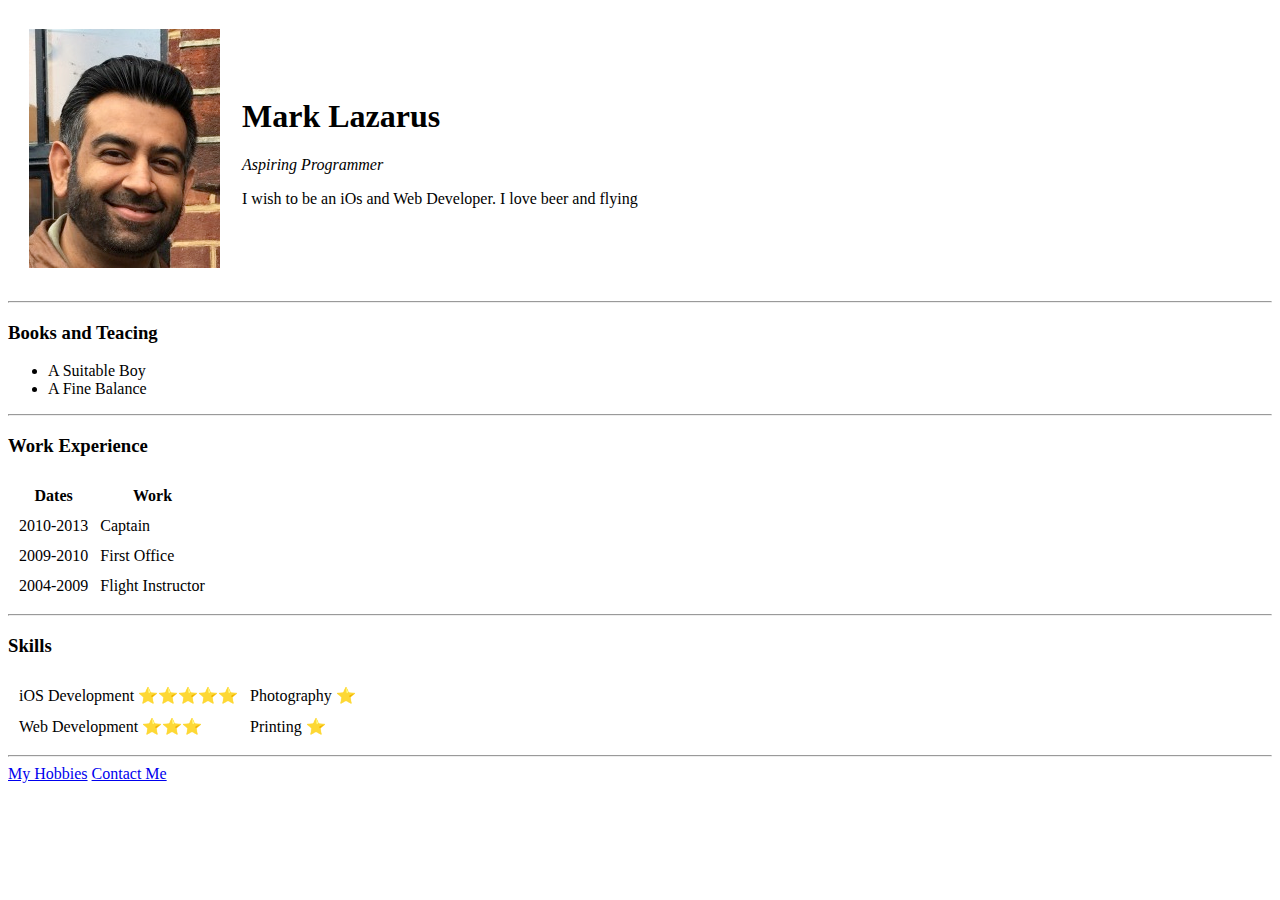
==== index.html @ e44f33e4 "Add initial CV website files" ====
<!DOCTYPE html>
<html lang="en" dir="ltr">

<head>
  <meta charset="utf-8">
  <title>Mark's Personal Website</title>
</head>

<body>
  <table cellspacing="20">
    <tr>
      <td><img src="me.jpg" alt="Mark"></td>
      <td><h1>Mark Lazarus</h1>
      <p><em>Aspiring Programmer</em></p>
      <p>I wish to be an iOs and Web Developer. I love beer and flying</p></td>
    </tr>

  </table>


  <hr>
  </hr>
  <h3>Books and Teacing</h3>
  <ul>
    <li>A Suitable Boy</li>
    <li>A Fine Balance</li>
  </ul>
  <hr></hr>
  <h3>Work Experience</h3>
  <table cellspacing="10">
    <thead>
      <tr>
        <th>Dates</th>
        <th>Work</th>
      </tr>
    </thead>
    <tbody>
      <tr>
        <td>2010-2013</td>
        <td>Captain</td>
      </tr>
      <tr>
        <td>2009-2010</td>
        <td>First Office</td>
      </tr>
      <tr>
        <td>2004-2009</td>
        <td>Flight Instructor</td>
      </tr>
    </tbody>
    <tfoot>

    </tfoot>

  </table>
  <hr></hr>
<h3>Skills</h3>
  <table cellspacing="10">

      <tr>
        <td>iOS Development ⭐⭐⭐⭐⭐</td>
        <td>Photography ⭐</td>
      </tr>
      <tr>
        <td>Web Development ⭐⭐⭐</td>
        <td>Printing ⭐</td>
      </tr>


  </table>
  <hr>
  <a href="hobbies.html">My Hobbies</a>
  <a href="contact.html">Contact Me</a>


</body>

</html>
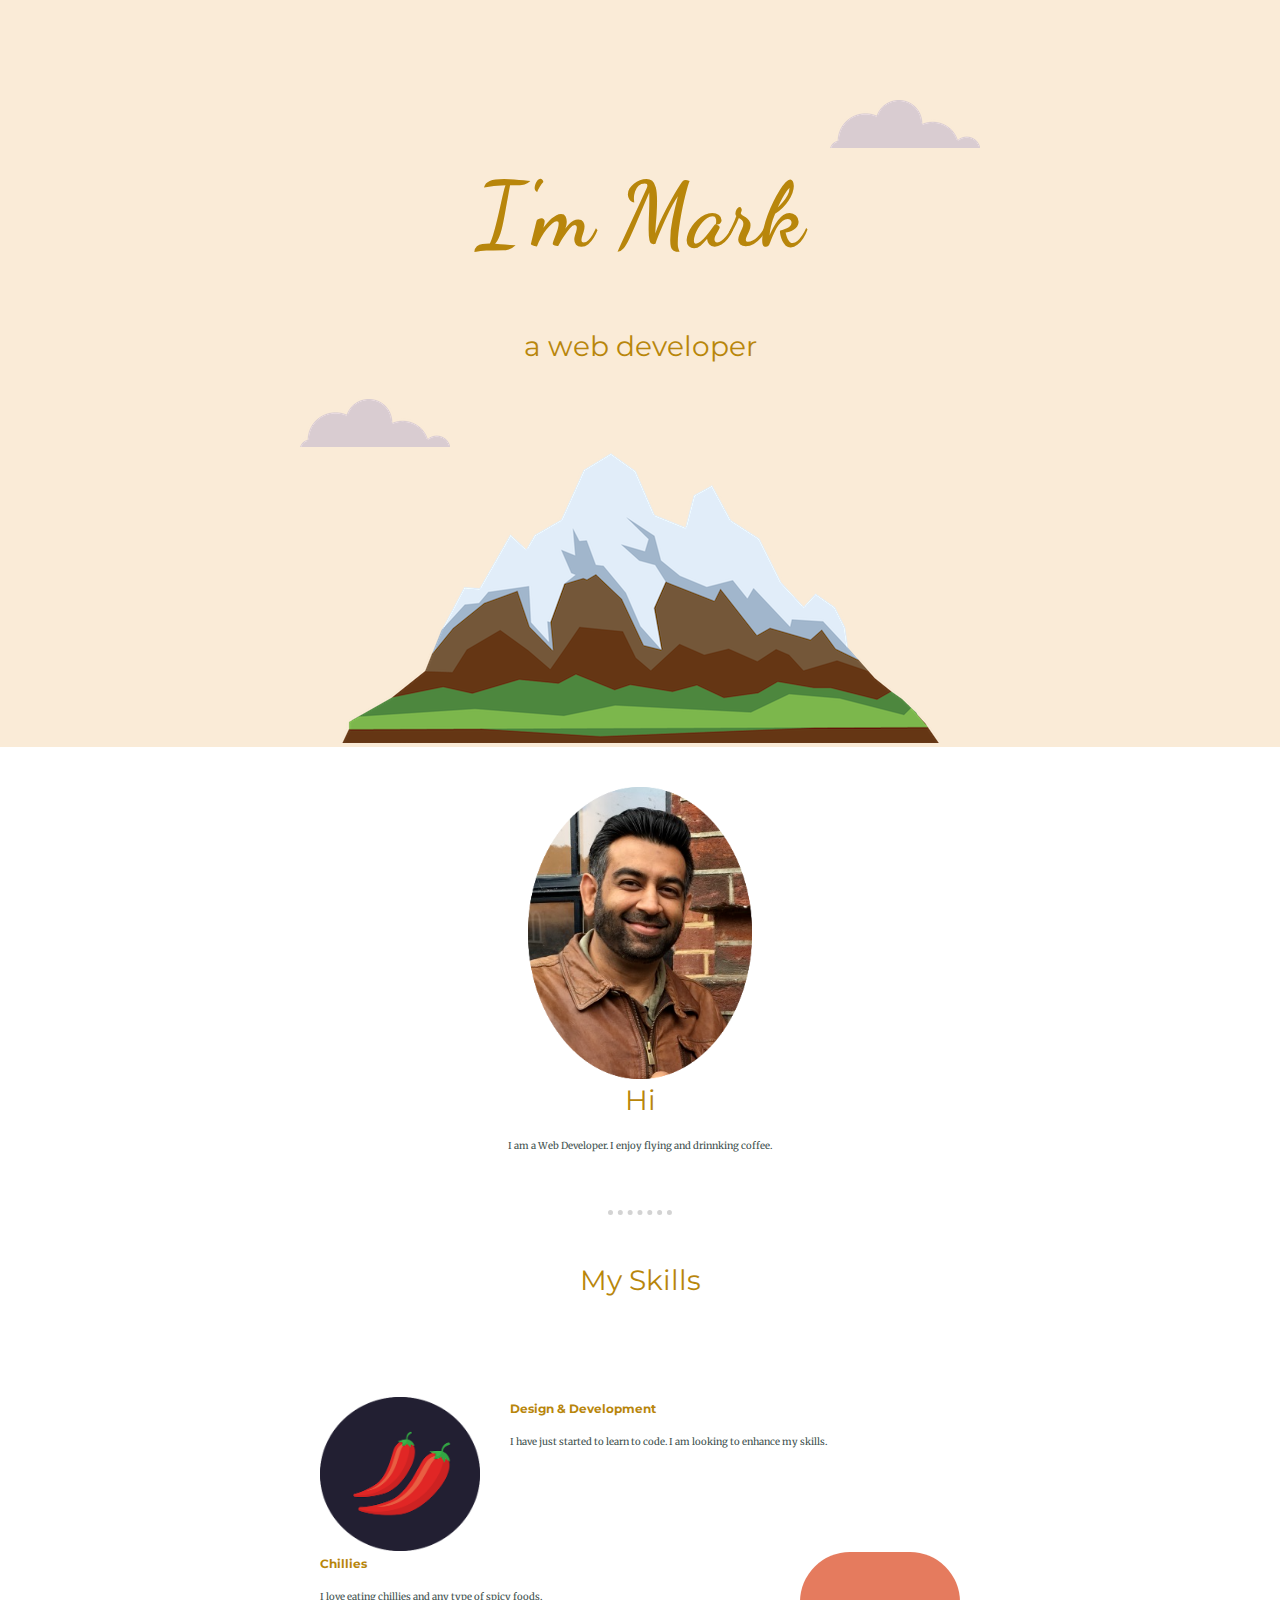
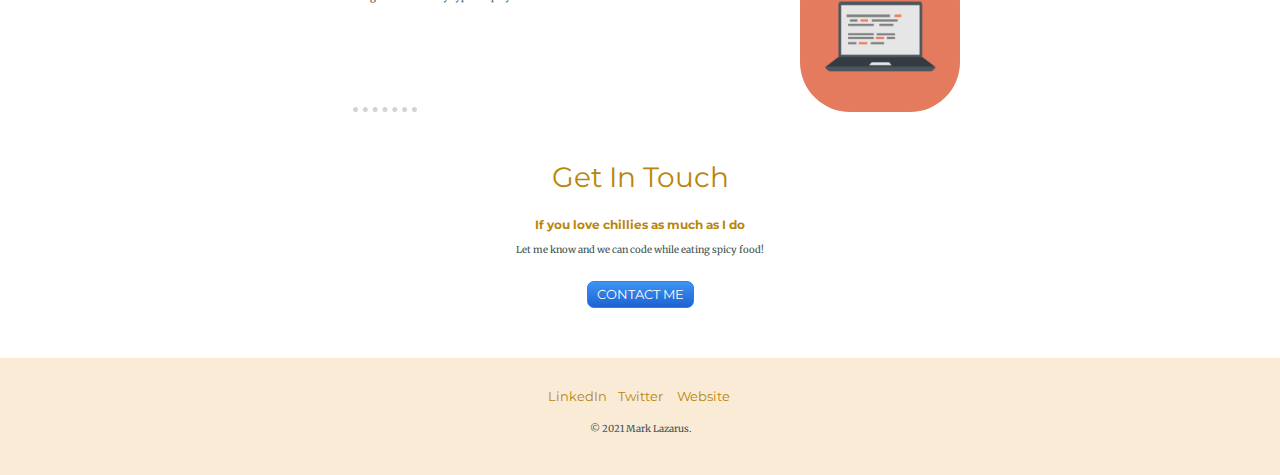
==== commit 53d7be30: "Add files via upload" ====
--- a/index.html
+++ b/index.html
@@ -4,73 +4,62 @@
 <head>
   <meta charset="utf-8">
   <title>Mark's Personal Website</title>
+  <link rel="stylesheet" type="text/css" href="css/styles.css">
+  <link rel="icon" href="css/favicon.ico">
+  <link rel="preconnect" href="https://fonts.gstatic.com">
+  <link rel="preconnect" href="https://fonts.gstatic.com">
+  <link rel="preconnect" href="https://fonts.gstatic.com">
+<link href="https://fonts.googleapis.com/css2?family=Dancing+Script:wght@500&family=Merriweather:wght@300&family=Montserrat:wght@100&display=swap" rel="stylesheet">
 </head>
+<style>
+  a:link {text-decoration: none;
+  }
+</style>
 
 <body>
-  <table cellspacing="20">
-    <tr>
-      <td><img src="me.jpg" alt="Mark"></td>
-      <td><h1>Mark Lazarus</h1>
-      <p><em>Aspiring Programmer</em></p>
-      <p>I wish to be an iOs and Web Developer. I love beer and flying</p></td>
-    </tr>
+<div class="top-container">
+  <img class="top-cloud" src="images/cloud.png" alt="cloud-img">
+  <h1>I'm Mark</h1>
+  <h2>a web developer</h2>
+  <img class="bottom-cloud" src="images/cloud.png" alt="cloud-img">
+  <img src="images/mountain.png" alt="mountain-img">
+</div><br></br>
 
-  </table>
+<div class="middle-container">
+  <div class="profile">
+    <img class="self-pic" src="images/selfie copy.png" alt="">
+    <h2>Hi</h2>
+    <p>I am a Web Developer. I enjoy flying and drinnking coffee.</p>
+  </div><br></br>
+  <hr><br></br>
+  <div class="skills">
+    <h2>My Skills</h2>
+    <div class="skill-row">
+      <img src="images/chillies.png" class="chillies" alt="">
+      <h3>Design & Development</h3>
+      <p>I have just started to learn to code. I am looking to enhance my skills.</p>
+    </div>
+    <div class="skill-row">
+      <img src="images/computer.png" class="computer" alt="">
+      <h3>Chillies</h3>
+      <p>I love eating chillies and any type of spicy foods.</p>
+    </div>
+  </div>
+  <hr><br></br>
+  <div class="contact-me">
+    <h2>Get In Touch</h2>
+    <h3>If you love chillies as much as I do</h3>
+    <p>Let me know and we can code while eating spicy food!</p>
+    <a class="btn" href="mailto:m.lazzzarus@gmail.com">CONTACT ME</a>
+  </div>
+</div>
 
-
-  <hr>
-  </hr>
-  <h3>Books and Teacing</h3>
-  <ul>
-    <li>A Suitable Boy</li>
-    <li>A Fine Balance</li>
-  </ul>
-  <hr></hr>
-  <h3>Work Experience</h3>
-  <table cellspacing="10">
-    <thead>
-      <tr>
-        <th>Dates</th>
-        <th>Work</th>
-      </tr>
-    </thead>
-    <tbody>
-      <tr>
-        <td>2010-2013</td>
-        <td>Captain</td>
-      </tr>
-      <tr>
-        <td>2009-2010</td>
-        <td>First Office</td>
-      </tr>
-      <tr>
-        <td>2004-2009</td>
-        <td>Flight Instructor</td>
-      </tr>
-    </tbody>
-    <tfoot>
-
-    </tfoot>
-
-  </table>
-  <hr></hr>
-<h3>Skills</h3>
-  <table cellspacing="10">
-
-      <tr>
-        <td>iOS Development ⭐⭐⭐⭐⭐</td>
-        <td>Photography ⭐</td>
-      </tr>
-      <tr>
-        <td>Web Development ⭐⭐⭐</td>
-        <td>Printing ⭐</td>
-      </tr>
-
-
-  </table>
-  <hr>
-  <a href="hobbies.html">My Hobbies</a>
-  <a href="contact.html">Contact Me</a>
+<div class="bottom-container">
+  <a class="footer-link" href="https://www.linkedin.com/">LinkedIn</a>
+  <a class="footer-link" href="https://twitter.com/">Twitter</a>
+  <a class="footer-link" href="https://www.appbrewery.co/">Website</a>
+  <p class="copyright">© 2021 Mark Lazarus.</p>
+</div>
 
 
 </body>
--- a/css/styles.css
+++ b/css/styles.css
@@ -0,0 +1,174 @@
+body {
+  color: #40514E;
+  margin: 0;
+  text-align: center;
+  font-family: 'Merriweather', serif;
+}
+
+h1 {
+  font-size: 5.65rem;
+  margin-top: 50px auto 0 auto;
+  font-family: 'Dancing Script', cursive;
+  color: darkgoldenrod;
+
+}
+
+h2 {
+  font-size: 1.75rem;
+  font-weight: normal;
+  margin-top: 0;
+  font-family: 'Montserrat', sans-serif;
+  color: darkgoldenrod;
+
+}
+
+h3 {
+  margin-top: 0;
+  font-family: 'Montserrat', sans-serif;
+  font-weight: bold;
+  font-size: 0.75rem;
+  color: darkgoldenrod;
+
+}
+
+hr {
+  border-color: lightgrey;
+  border-style: dotted none none none;
+  border-width: 5px;
+  width: 5%;
+}
+
+p {
+  font-size: 0.6rem;
+}
+
+a {
+  font-family: 'Montserrat', sans-serif;
+  color: darkgoldenrod;
+
+}
+
+a:hover {
+  color: black;
+
+}
+
+
+.top-container {
+  background-color: antiquewhite;
+  position: relative;
+  padding-top: 100px;
+
+}
+
+.middle-container {
+
+
+}
+
+.chillies {
+  width: 25%;
+  float: left;
+  margin-right: 30px;
+
+}
+
+.computer {
+  width: 25%;
+  float: right;
+  margin-left: 30px;
+  border-radius: 50px;
+
+}
+
+.bottom-container {
+  background-color: antiquewhite;
+  position: relative;
+  padding-top: 30px;
+  padding-bottom: 20px;
+  font-size: 0.8rem;
+
+}
+
+.profile {
+  width: 50%;
+  margin: auto;
+}
+
+.self-pic {
+  width: 35%;
+}
+
+.skill-row {
+  width: 50%;
+  margin: 100px auto 100px auto;
+  text-align: left;
+  line-height: 2;
+}
+
+.contact-me {
+  width: 50%;
+  margin: auto auto 50px;
+
+}
+
+.copyright {
+  padding: 10px;
+}
+
+.top-cloud{
+  position: absolute;
+  right: 300px;
+}
+
+.bottom-cloud{
+  position:absolute;
+  left:300px;
+  bottom: 300px;
+}
+
+.footer-link {
+  display: inline-block;
+  width: 60px;
+
+}
+
+
+.btn {
+   background: #3D94F6;
+   background-image: -webkit-linear-gradient(top, #3D94F6, #1E62D0);
+   background-image: -moz-linear-gradient(top, #3D94F6, #1E62D0);
+   background-image: -ms-linear-gradient(top, #3D94F6, #1E62D0);
+   background-image: -o-linear-gradient(top, #3D94F6, #1E62D0);
+   background-image: -webkit-gradient(to bottom, #3D94F6, #1E62D0);
+   -webkit-border-radius: 7px;
+   -moz-border-radius: 7px;
+   border-radius: 7px;
+   height: 25px;
+   line-height: 25px;
+   color: #FFFFFF;
+   font-family: 'Montserrat', sans-serif;
+   font-size: .8rem;
+   width: 105px;
+   padding: 0;
+   border: solid #337FED 1px;
+   text-decoration: none;
+   display: inline-block;
+   cursor: pointer;
+   text-align: center;
+   margin-top: 15px;
+}
+
+.btn:hover {
+   border: solid #FFFFFF 1px;
+   background: #1E62D0;
+   background-image: -webkit-linear-gradient(top, #1E62D0, #3D94F6);
+   background-image: -moz-linear-gradient(top, #1E62D0, #3D94F6);
+   background-image: -ms-linear-gradient(top, #1E62D0, #3D94F6);
+   background-image: -o-linear-gradient(top, #1E62D0, #3D94F6);
+   background-image: -webkit-gradient(to bottom, #1E62D0, #3D94F6);
+   -webkit-border-radius: 7px;
+   -moz-border-radius: 7px;
+   border-radius: 7px;
+   text-decoration: none;
+}
